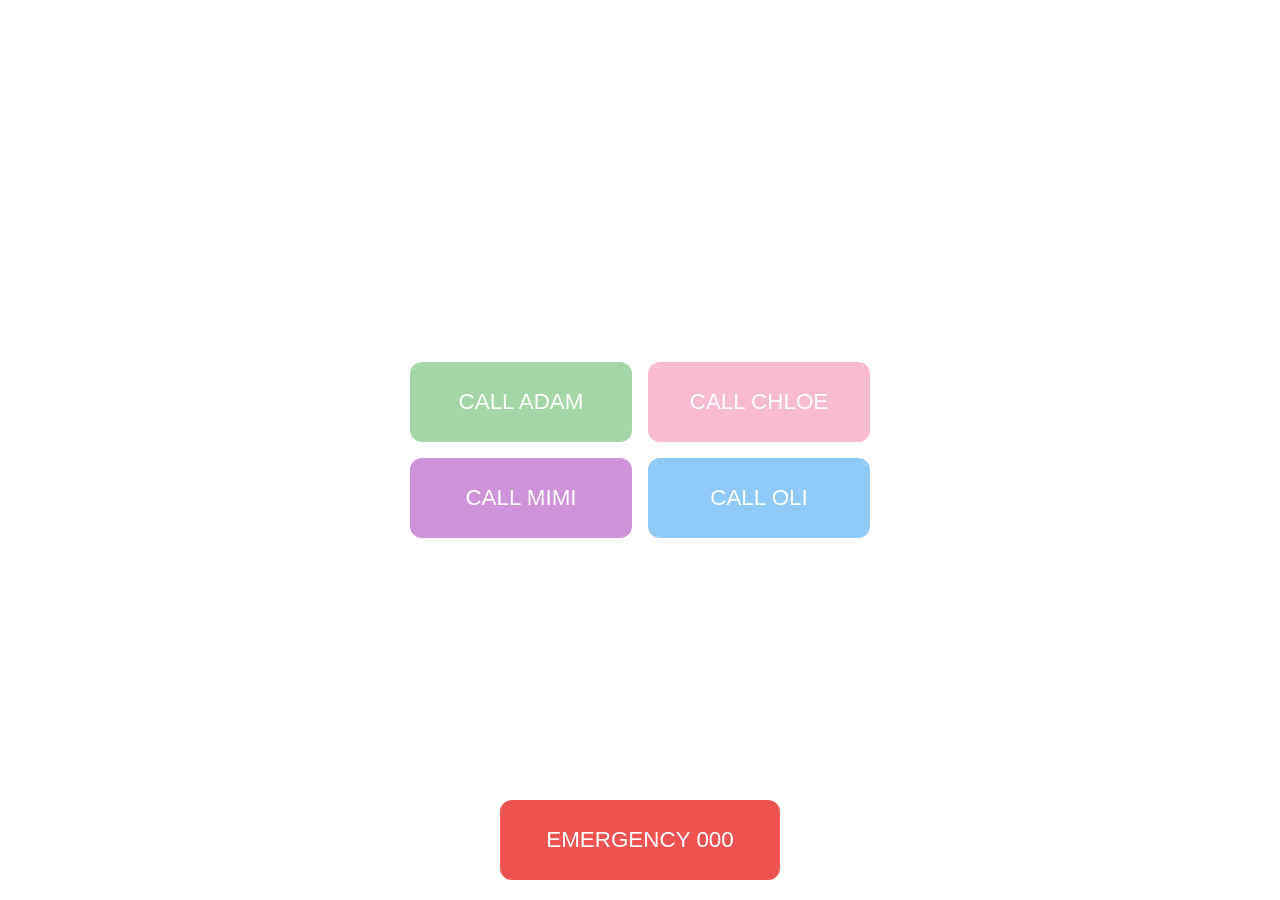
==== index.html @ 679bbce9 "Add files via upload" ====
<!DOCTYPE html>
<html lang="en">
<head>
  <meta charset="UTF-8">
  <meta name="viewport" content="width=device-width, initial-scale=1.0, user-scalable=no">
  <title>MA Phone</title>

  <!-- Enable standalone (app-like) mode on iOS -->
  <meta name="apple-mobile-web-app-capable" content="yes">
  <meta name="apple-mobile-web-app-status-bar-style" content="default">
  <meta name="apple-mobile-web-app-title" content="MA Phone">

  <!-- Icons for iOS and manifest for other platforms -->
  <link rel="apple-touch-icon" href="apple-touch-icon.png">
  <link rel="manifest" href="manifest.json">

  <!-- Theme colors -->
  <meta name="theme-color" content="#8CCFAF">
  <meta name="background-color" content="#FFFFFF">

  <style>
    :root {
      /* Pastel colours for each contact */
      --adam-color: #A5D6A7;      /* soft green */
      --chloe-color: #F8BBD0;     /* soft pink */
      --mimi-color: #CE93D8;      /* soft purple */
      --oli-color: #90CAF9;       /* soft blue */
      --emergency-color: #EF5350; /* bright red */
    }
    * {
      box-sizing: border-box;
    }
    body {
      margin: 0;
      padding: 0;
      font-family: -apple-system, BlinkMacSystemFont, 'Segoe UI', Roboto, Oxygen,
                   Ubuntu, Cantarell, 'Open Sans', 'Helvetica Neue', sans-serif;
      background: #FFFFFF;
      display: flex;
      flex-direction: column;
      align-items: center;
      justify-content: center;
      min-height: 100vh;
    }
    .container {
      display: grid;
      grid-template-columns: 1fr 1fr;
      gap: 16px;
      width: 100%;
      max-width: 500px;
      padding: 20px;
    }
    a.button {
      display: flex;
      align-items: center;
      justify-content: center;
      text-decoration: none;
      color: #FFFFFF;
      font-size: 1.4em;
      border-radius: 12px;
      padding: 20px;
      height: 80px;
      transition: opacity 0.2s ease;
    }
    a.button:active {
      opacity: 0.7;
    }
    /* Individual button colours */
    #adam { background: var(--adam-color); }
    #chloe { background: var(--chloe-color); }
    #mimi { background: var(--mimi-color); }
    #oli { background: var(--oli-color); }
    /* Emergency button styling */
    #emergency {
      background: var(--emergency-color);
      position: fixed;
      bottom: 20px;
      right: 20px;
      left: 20px;
      max-width: 280px;
      margin: 0 auto;
      width: calc(100% - 40px);
    }
  </style>
</head>
<body>
  <div class="container">
    <!-- Replace +61000000000 with the actual phone numbers when deploying -->
    <a href="tel:+61000000000" id="adam" class="button">CALL ADAM</a>
    <a href="tel:+61000000000" id="chloe" class="button">CALL CHLOE</a>
    <a href="tel:+61000000000" id="mimi" class="button">CALL MIMI</a>
    <a href="tel:+61000000000" id="oli" class="button">CALL OLI</a>
  </div>
  <a href="tel:000" id="emergency" class="button">EMERGENCY 000</a>
</body>
</html>
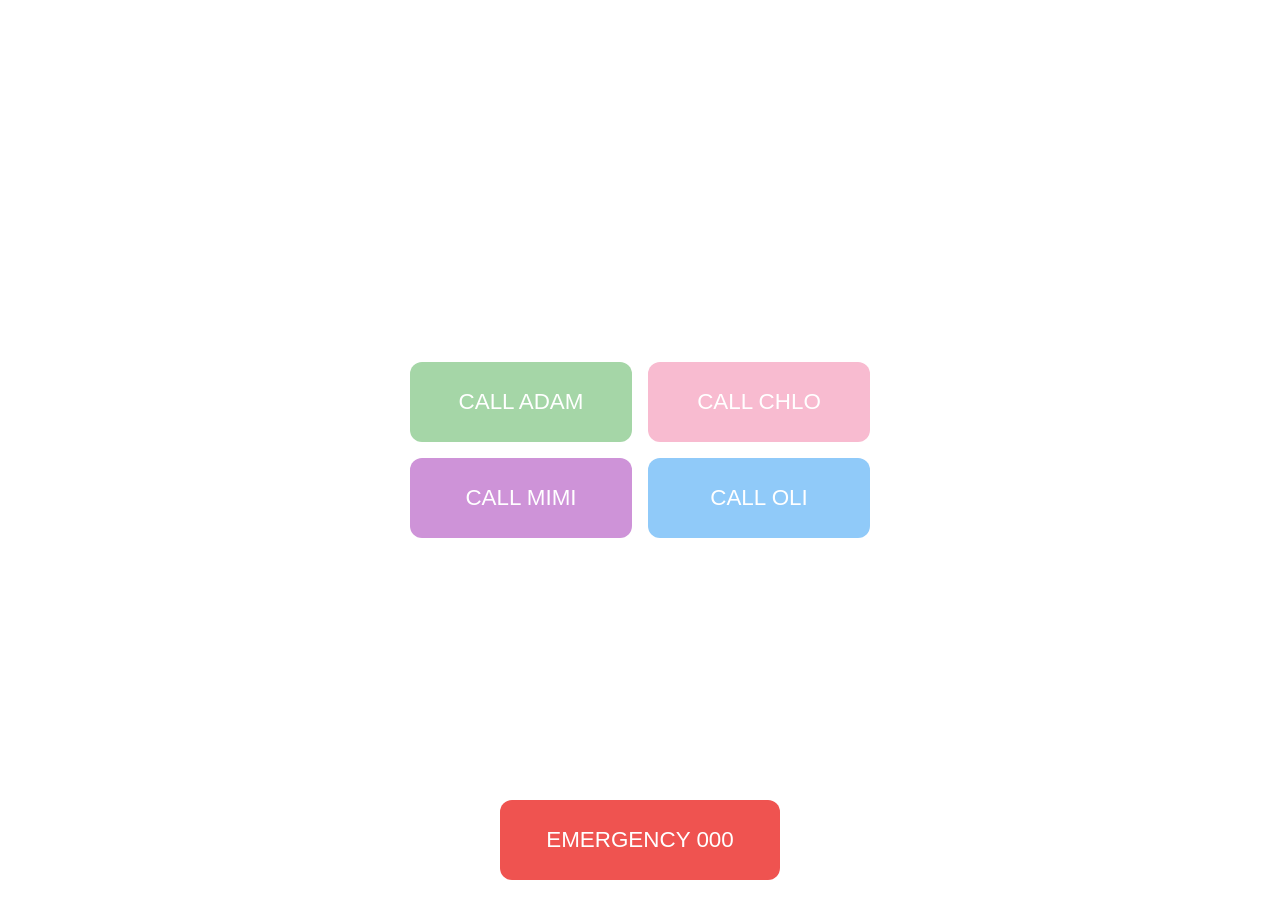
==== commit 638a3623: "Update title and phone numbers in index.html" ====
--- a/index.html
+++ b/index.html
@@ -3,7 +3,7 @@
 <head>
   <meta charset="UTF-8">
   <meta name="viewport" content="width=device-width, initial-scale=1.0, user-scalable=no">
-  <title>MA Phone</title>
+  <title>BEST MA IN THE WORLD</title>
 
   <!-- Enable standalone (app-like) mode on iOS -->
   <meta name="apple-mobile-web-app-capable" content="yes">
@@ -22,7 +22,7 @@
     :root {
       /* Pastel colours for each contact */
       --adam-color: #A5D6A7;      /* soft green */
-      --chloe-color: #F8BBD0;     /* soft pink */
+      --chlo-color: #F8BBD0;     /* soft pink */
       --mimi-color: #CE93D8;      /* soft purple */
       --oli-color: #90CAF9;       /* soft blue */
       --emergency-color: #EF5350; /* bright red */
@@ -67,7 +67,7 @@
     }
     /* Individual button colours */
     #adam { background: var(--adam-color); }
-    #chloe { background: var(--chloe-color); }
+    #chloe { background: var(--chlo-color); }
     #mimi { background: var(--mimi-color); }
     #oli { background: var(--oli-color); }
     /* Emergency button styling */
@@ -86,10 +86,10 @@
 <body>
   <div class="container">
     <!-- Replace +61000000000 with the actual phone numbers when deploying -->
-    <a href="tel:+61000000000" id="adam" class="button">CALL ADAM</a>
-    <a href="tel:+61000000000" id="chloe" class="button">CALL CHLOE</a>
-    <a href="tel:+61000000000" id="mimi" class="button">CALL MIMI</a>
-    <a href="tel:+61000000000" id="oli" class="button">CALL OLI</a>
+    <a href="tel:+61400782204" id="adam" class="button">CALL ADAM</a>
+    <a href="tel:+61404384862" id="chloe" class="button">CALL CHLO</a>
+    <a href="tel:+61452405051" id="mimi" class="button">CALL MIMI</a>
+    <a href="tel:+61406004604" id="oli" class="button">CALL OLI</a>
   </div>
   <a href="tel:000" id="emergency" class="button">EMERGENCY 000</a>
 </body>
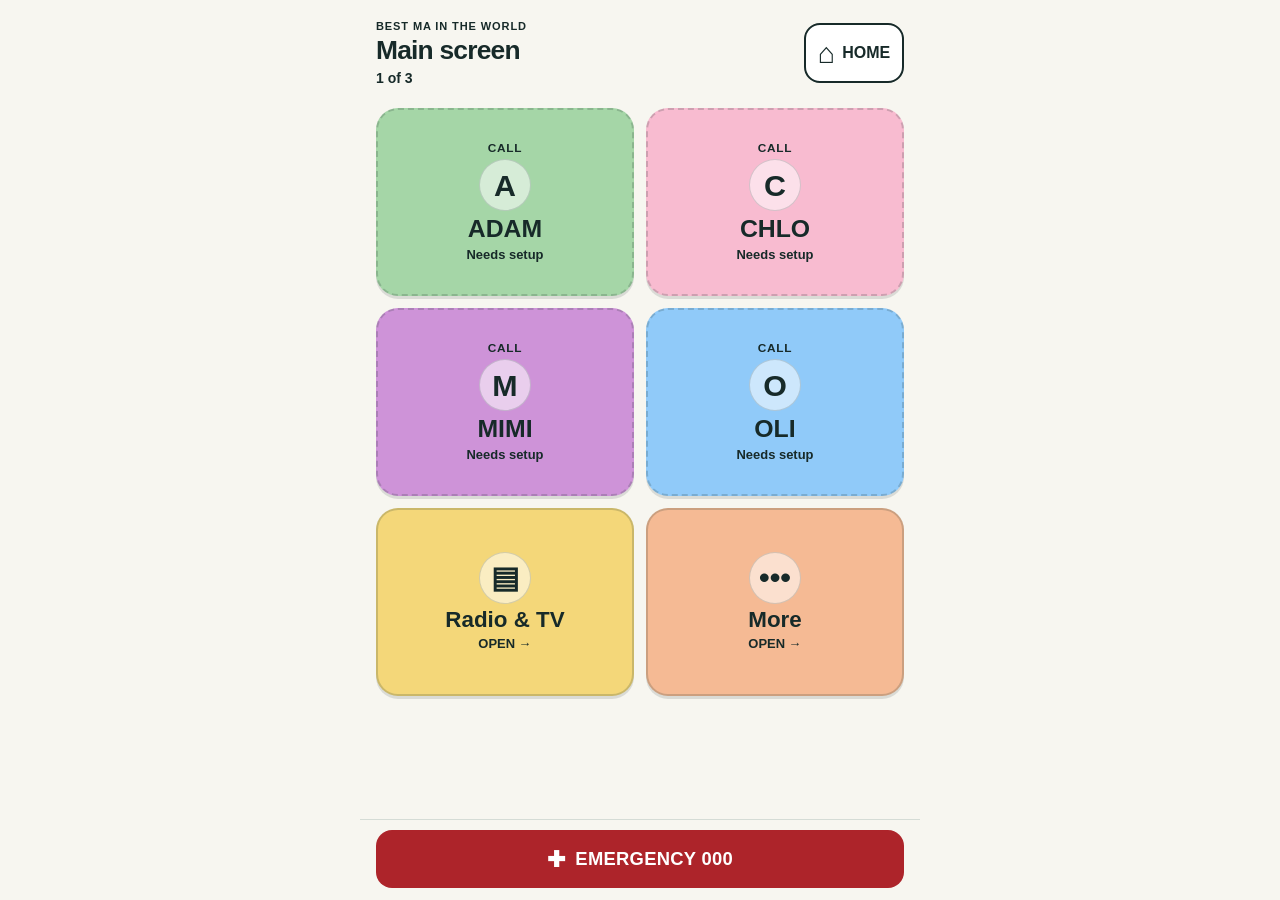
==== commit 10ee6072: "Build six-tile Ma Phone launcher with safe configuration and iPhone setup guide" ====
--- a/index.html
+++ b/index.html
@@ -1,96 +1,39 @@
-<!DOCTYPE html>
-<html lang="en">
+<!doctype html>
+<html lang="en-AU">
 <head>
-  <meta charset="UTF-8">
-  <meta name="viewport" content="width=device-width, initial-scale=1.0, user-scalable=no">
-  <title>BEST MA IN THE WORLD</title>
-
-  <!-- Enable standalone (app-like) mode on iOS -->
+  <meta charset="utf-8">
+  <meta name="viewport" content="width=device-width,initial-scale=1,viewport-fit=cover">
   <meta name="apple-mobile-web-app-capable" content="yes">
   <meta name="apple-mobile-web-app-status-bar-style" content="default">
   <meta name="apple-mobile-web-app-title" content="MA Phone">
-
-  <!-- Icons for iOS and manifest for other platforms -->
+  <meta name="theme-color" content="#f7f6f0">
+  <title>MA Phone — BEST MA IN THE WORLD</title>
   <link rel="apple-touch-icon" href="apple-touch-icon.png">
   <link rel="manifest" href="manifest.json">
-
-  <!-- Theme colors -->
-  <meta name="theme-color" content="#8CCFAF">
-  <meta name="background-color" content="#FFFFFF">
-
-  <style>
-    :root {
-      /* Pastel colours for each contact */
-      --adam-color: #A5D6A7;      /* soft green */
-      --chlo-color: #F8BBD0;     /* soft pink */
-      --mimi-color: #CE93D8;      /* soft purple */
-      --oli-color: #90CAF9;       /* soft blue */
-      --emergency-color: #EF5350; /* bright red */
-    }
-    * {
-      box-sizing: border-box;
-    }
-    body {
-      margin: 0;
-      padding: 0;
-      font-family: -apple-system, BlinkMacSystemFont, 'Segoe UI', Roboto, Oxygen,
-                   Ubuntu, Cantarell, 'Open Sans', 'Helvetica Neue', sans-serif;
-      background: #FFFFFF;
-      display: flex;
-      flex-direction: column;
-      align-items: center;
-      justify-content: center;
-      min-height: 100vh;
-    }
-    .container {
-      display: grid;
-      grid-template-columns: 1fr 1fr;
-      gap: 16px;
-      width: 100%;
-      max-width: 500px;
-      padding: 20px;
-    }
-    a.button {
-      display: flex;
-      align-items: center;
-      justify-content: center;
-      text-decoration: none;
-      color: #FFFFFF;
-      font-size: 1.4em;
-      border-radius: 12px;
-      padding: 20px;
-      height: 80px;
-      transition: opacity 0.2s ease;
-    }
-    a.button:active {
-      opacity: 0.7;
-    }
-    /* Individual button colours */
-    #adam { background: var(--adam-color); }
-    #chloe { background: var(--chlo-color); }
-    #mimi { background: var(--mimi-color); }
-    #oli { background: var(--oli-color); }
-    /* Emergency button styling */
-    #emergency {
-      background: var(--emergency-color);
-      position: fixed;
-      bottom: 20px;
-      right: 20px;
-      left: 20px;
-      max-width: 280px;
-      margin: 0 auto;
-      width: calc(100% - 40px);
-    }
-  </style>
+  <link rel="stylesheet" href="styles.css">
+  <script src="app.js" defer></script>
 </head>
 <body>
-  <div class="container">
-    <!-- Replace +61000000000 with the actual phone numbers when deploying -->
-    <a href="tel:+61400782204" id="adam" class="button">CALL ADAM</a>
-    <a href="tel:+61404384862" id="chloe" class="button">CALL CHLO</a>
-    <a href="tel:+61452405051" id="mimi" class="button">CALL MIMI</a>
-    <a href="tel:+61406004604" id="oli" class="button">CALL OLI</a>
+  <div class="app">
+    <header class="topbar">
+      <div><p class="eyebrow">BEST MA IN THE WORLD</p><h1 id="screen-title" tabindex="-1">Main screen</h1><p id="page-count" class="page-count">1 of 3</p></div>
+      <button id="home" class="home" type="button" aria-label="Home — main screen"><span aria-hidden="true">⌂</span> HOME</button>
+    </header>
+    <main id="main" aria-labelledby="screen-title">
+      <p id="load-status" role="status">Opening Ma’s phone…</p>
+      <div id="tiles" class="tiles"></div>
+      <p id="screen-note" class="screen-note"></p>
+      <p id="connection" role="status" class="connection" hidden></p>
+    </main>
+    <footer class="footer"><button id="emergency" type="button" class="emergency"><span aria-hidden="true">✚</span> EMERGENCY 000</button></footer>
   </div>
-  <a href="tel:000" id="emergency" class="button">EMERGENCY 000</a>
+  <div id="modal" class="modal" role="dialog" aria-modal="true" aria-labelledby="dialog-title" aria-describedby="dialog-description" hidden>
+    <div class="dialog">
+      <p id="dialog-kicker" class="eyebrow"></p><h2 id="dialog-title"></h2><p id="dialog-description"></p>
+      <div class="dialog-actions"><button id="cancel" type="button" class="cancel">GO BACK</button><a id="confirm" class="confirm" hidden></a></div>
+      <button id="dialog-home" type="button" class="dialog-home">HOME — MAIN SCREEN</button>
+    </div>
+  </div>
+  <noscript><p class="noscript">Ma’s launcher needs JavaScript. Use the native Phone app for calls and emergency access.</p></noscript>
 </body>
 </html>
--- a/styles.css
+++ b/styles.css
@@ -0,0 +1,14 @@
+:root{color-scheme:light;--ink:#172a29;--paper:#f7f6f0;--green:#a5d6a7;--pink:#f8bbd0;--purple:#ce93d8;--blue:#90caf9;--yellow:#f4d779;--peach:#f5ba94;--red:#ad242a;--line:#d5dcd6;font-family:-apple-system,BlinkMacSystemFont,"Segoe UI",sans-serif;color:var(--ink);background:var(--paper);font-size:100%}
+*{box-sizing:border-box}body{margin:0}button,a{-webkit-tap-highlight-color:transparent;touch-action:manipulation}button{font:inherit;color:inherit;cursor:pointer}button:focus-visible,a:focus-visible{outline:4px solid #103c83;outline-offset:4px}button:active,a:active{filter:brightness(.9)}[hidden]{display:none!important}
+.app{width:100%;max-width:560px;min-height:100vh;min-height:100svh;margin:auto;padding:calc(14px + env(safe-area-inset-top)) 16px calc(6rem + 20px + env(safe-area-inset-bottom))}.topbar{position:sticky;top:0;z-index:3;background:var(--paper);padding:6px 0;display:flex;align-items:center;justify-content:space-between;gap:10px;margin-bottom:16px}.eyebrow{font-size:.69rem;font-weight:800;letter-spacing:.08em;margin:0 0 4px}h1{font-size:1.65rem;line-height:1.1;letter-spacing:-.03em;margin:0}.page-count{margin:5px 0 0;font-size:.875rem;font-weight:600}.home{min-width:100px;min-height:60px;border:2px solid var(--ink);border-radius:16px;background:#fff;font-size:1rem;font-weight:850;display:flex;align-items:center;justify-content:center;gap:7px;flex-shrink:0}.home span{font-size:1.8rem;line-height:1}
+.tiles{display:grid;grid-template-columns:repeat(2,minmax(0,1fr));gap:12px}.tile{border:2px solid rgba(23,42,41,.19);border-radius:22px;background:var(--tile-color);min-height:clamp(136px,calc((100svh - 234px)/3),188px);padding:12px 8px;display:flex;flex-direction:column;align-items:center;justify-content:center;gap:4px;text-align:center;overflow-wrap:anywhere;box-shadow:0 3px 0 rgba(23,42,41,.13)}.tile .portrait{width:52px;height:52px;border-radius:50%;display:grid;place-items:center;background:#ffffff8c;border:1px solid rgba(23,42,41,.17);font-size:1.9rem;font-weight:750;flex-shrink:0}.portrait img{width:100%;height:100%;object-fit:cover;border-radius:50%}.tile .verb{font-size:.74rem;font-weight:800;letter-spacing:.06em}.tile .label{font-size:1.55rem;font-weight:850;line-height:1.1}.tile .state{font-size:.81rem;font-weight:650;line-height:1.25}.tile[data-ready="false"]{border-style:dashed}.tile[data-kind="screen"] .label{font-size:1.4rem}.screen-note{font-size:1rem;line-height:1.4;margin:18px 2px 0}.screen-note:empty{display:none}.connection{border:2px solid var(--line);padding:12px;border-radius:12px;font-size:1rem;line-height:1.4}.footer{position:fixed;z-index:2;bottom:0;left:50%;transform:translateX(-50%);width:100%;max-width:560px;padding:10px 16px calc(12px + env(safe-area-inset-bottom));background:var(--paper);border-top:1px solid var(--line)}.emergency{display:flex;align-items:center;justify-content:center;gap:10px;width:100%;min-height:58px;border:0;border-radius:16px;background:var(--red);color:white;font-size:1.15rem;font-weight:850;letter-spacing:.015em}.emergency span{font-size:1.4rem}
+.modal{position:fixed;inset:0;z-index:10;display:flex;align-items:center;justify-content:center;padding:calc(16px + env(safe-area-inset-top)) 16px calc(16px + env(safe-area-inset-bottom));background:#102321b8;overflow:auto}.dialog{background:var(--paper);border:2px solid var(--ink);border-radius:24px;padding:24px;width:100%;max-width:440px;max-height:100%;overflow:auto;box-shadow:0 16px 60px #0004}h2{font-size:1.9rem;line-height:1.1;margin:8px 0 16px;overflow-wrap:anywhere}.dialog p:not(.eyebrow){font-size:1.15rem;line-height:1.45;white-space:pre-line;overflow-wrap:anywhere}.dialog-actions{display:flex;flex-direction:column;gap:16px;margin:24px 0}.dialog-actions button,.dialog-actions a{border:2px solid var(--ink);border-radius:16px;padding:18px 12px;min-height:62px;display:flex;align-items:center;justify-content:center;text-decoration:none;font-size:1.2rem;font-weight:850;text-align:center;overflow-wrap:anywhere}.cancel{background:#fff}.confirm{color:white;background:#194c3b}.confirm[data-emergency="true"]{background:var(--red)}.confirm[aria-disabled="true"]{opacity:.55}.dialog-home{display:block;width:100%;min-height:52px;background:transparent;border:0;text-decoration:underline;font-weight:750;font-size:1rem}.noscript{margin:20px;font-size:1.2rem}
+@media(max-width:350px){.app{padding-left:12px;padding-right:12px}.eyebrow{font-size:.6rem}h1{font-size:1.4rem}.home{min-width:88px}.tiles{gap:10px}.tile{border-radius:18px;min-height:132px}.tile .portrait{width:44px;height:44px}.tile .label{font-size:1.35rem}.tile[data-kind="screen"] .label{font-size:1.25rem}}
+@media(orientation:landscape) and (max-height:500px){.app{max-width:760px}.tiles{grid-template-columns:repeat(3,minmax(0,1fr))}.tile{min-height:136px}.footer{max-width:760px}}
+@media(prefers-reduced-motion:no-preference){button,a{transition:filter .1s ease}}
+
+@media(max-height:700px) and (orientation:portrait){.app{padding-top:calc(8px + env(safe-area-inset-top))}.topbar{margin-bottom:10px;padding:4px 0}.home{min-height:54px}.tiles{gap:10px}.tile{min-height:clamp(118px,calc((100svh - 218px)/3),160px);padding:8px;gap:2px}.tile .portrait{width:38px;height:38px;font-size:1.5rem}.tile .verb{font-size:.65rem}.tile .label{font-size:1.4rem}.tile .state{font-size:.78rem}}
+
+@media(max-height:600px) and (orientation:portrait){.topbar .eyebrow{display:none}}
+.topbar{flex-wrap:wrap}.topbar>div{min-width:0;flex:1 1 130px}h1{overflow-wrap:anywhere}.tile{-webkit-user-select:none;user-select:none;-webkit-touch-callout:none}#main{container-type:inline-size}
+@container(max-width:12rem){.tiles{grid-template-columns:1fr}}
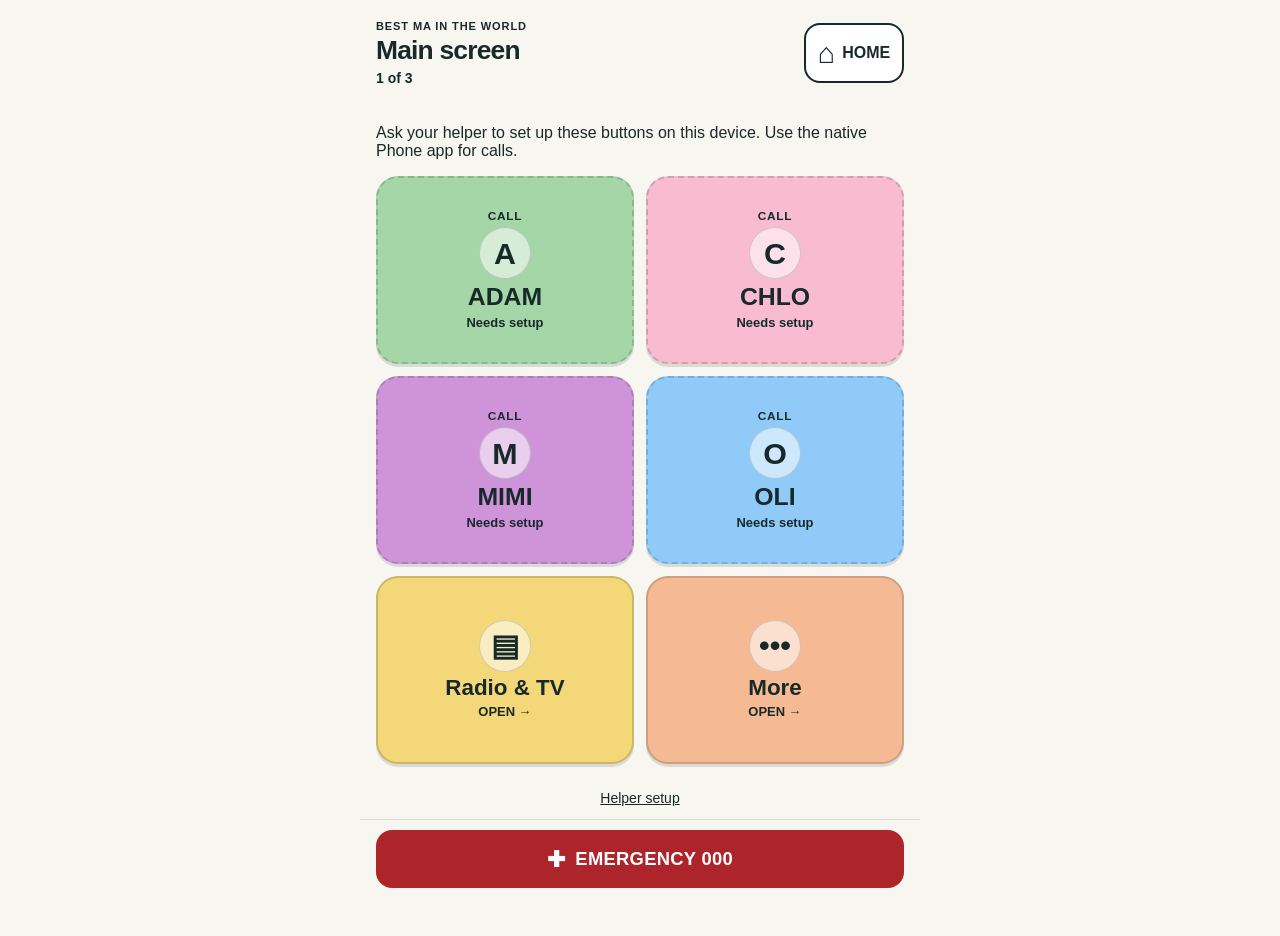
==== commit a517cc5e: "Keep Ma's personal destinations on-device and prepare safe static hosting" ====
--- a/index.html
+++ b/index.html
@@ -7,6 +7,8 @@
   <meta name="apple-mobile-web-app-status-bar-style" content="default">
   <meta name="apple-mobile-web-app-title" content="MA Phone">
   <meta name="theme-color" content="#f7f6f0">
+  <meta name="robots" content="noindex,nofollow,noarchive">
+  <meta name="referrer" content="no-referrer">
   <title>MA Phone — BEST MA IN THE WORLD</title>
   <link rel="apple-touch-icon" href="apple-touch-icon.png">
   <link rel="manifest" href="manifest.json">
@@ -25,6 +27,18 @@
       <p id="screen-note" class="screen-note"></p>
       <p id="connection" role="status" class="connection" hidden></p>
     </main>
+    <section id="helper-panel" class="helper-panel" hidden aria-labelledby="helper-title">
+      <h2 id="helper-title" tabindex="-1">Set up this device</h2>
+      <p>A trusted helper does this once. Ma does not need a password or login.</p>
+      <p>Choose the private JSON profile prepared from Ma’s checked contacts. It stays in this app’s browser storage. Clearing that storage or changing the site address needs setup again. Keep native Phone available.</p>
+      <label for="profile-file">Private profile file</label>
+      <input id="profile-file" type="file" accept="application/json,.json">
+      <label class="profile-check"><input id="profile-ack" type="checkbox"> I checked the destinations with Ma and kept a private backup.</label>
+      <button id="profile-save" type="button">SAVE ON THIS DEVICE</button>
+      <p id="profile-status" role="status"></p>
+      <p>Only import a profile from your trusted helper. To replace settings, import a checked replacement. To disable calls, import the public blank template.</p>
+    </section>
+    <button id="helper-open" class="helper-open" type="button">Helper setup</button>
     <footer class="footer"><button id="emergency" type="button" class="emergency"><span aria-hidden="true">✚</span> EMERGENCY 000</button></footer>
   </div>
   <div id="modal" class="modal" role="dialog" aria-modal="true" aria-labelledby="dialog-title" aria-describedby="dialog-description" hidden>
--- a/styles.css
+++ b/styles.css
@@ -12,3 +12,4 @@
 @media(max-height:600px) and (orientation:portrait){.topbar .eyebrow{display:none}}
 .topbar{flex-wrap:wrap}.topbar>div{min-width:0;flex:1 1 130px}h1{overflow-wrap:anywhere}.tile{-webkit-user-select:none;user-select:none;-webkit-touch-callout:none}#main{container-type:inline-size}
 @container(max-width:12rem){.tiles{grid-template-columns:1fr}}
+.helper-open{display:block;min-height:44px;margin:12px auto 0;border:0;background:transparent;text-decoration:underline;font-size:.875rem}.helper-panel{line-height:1.5}.helper-panel label{display:block;margin:20px 0 10px}.helper-panel input[type="file"]{max-width:100%;min-height:48px;font:inherit}.profile-check{padding:12px;border:2px solid var(--line);border-radius:12px}.profile-check input{width:24px;height:24px;vertical-align:middle}.helper-panel button{width:100%;min-height:60px;padding:12px;border:2px solid var(--ink);border-radius:16px;background:#194c3b;color:white;font-weight:800}
